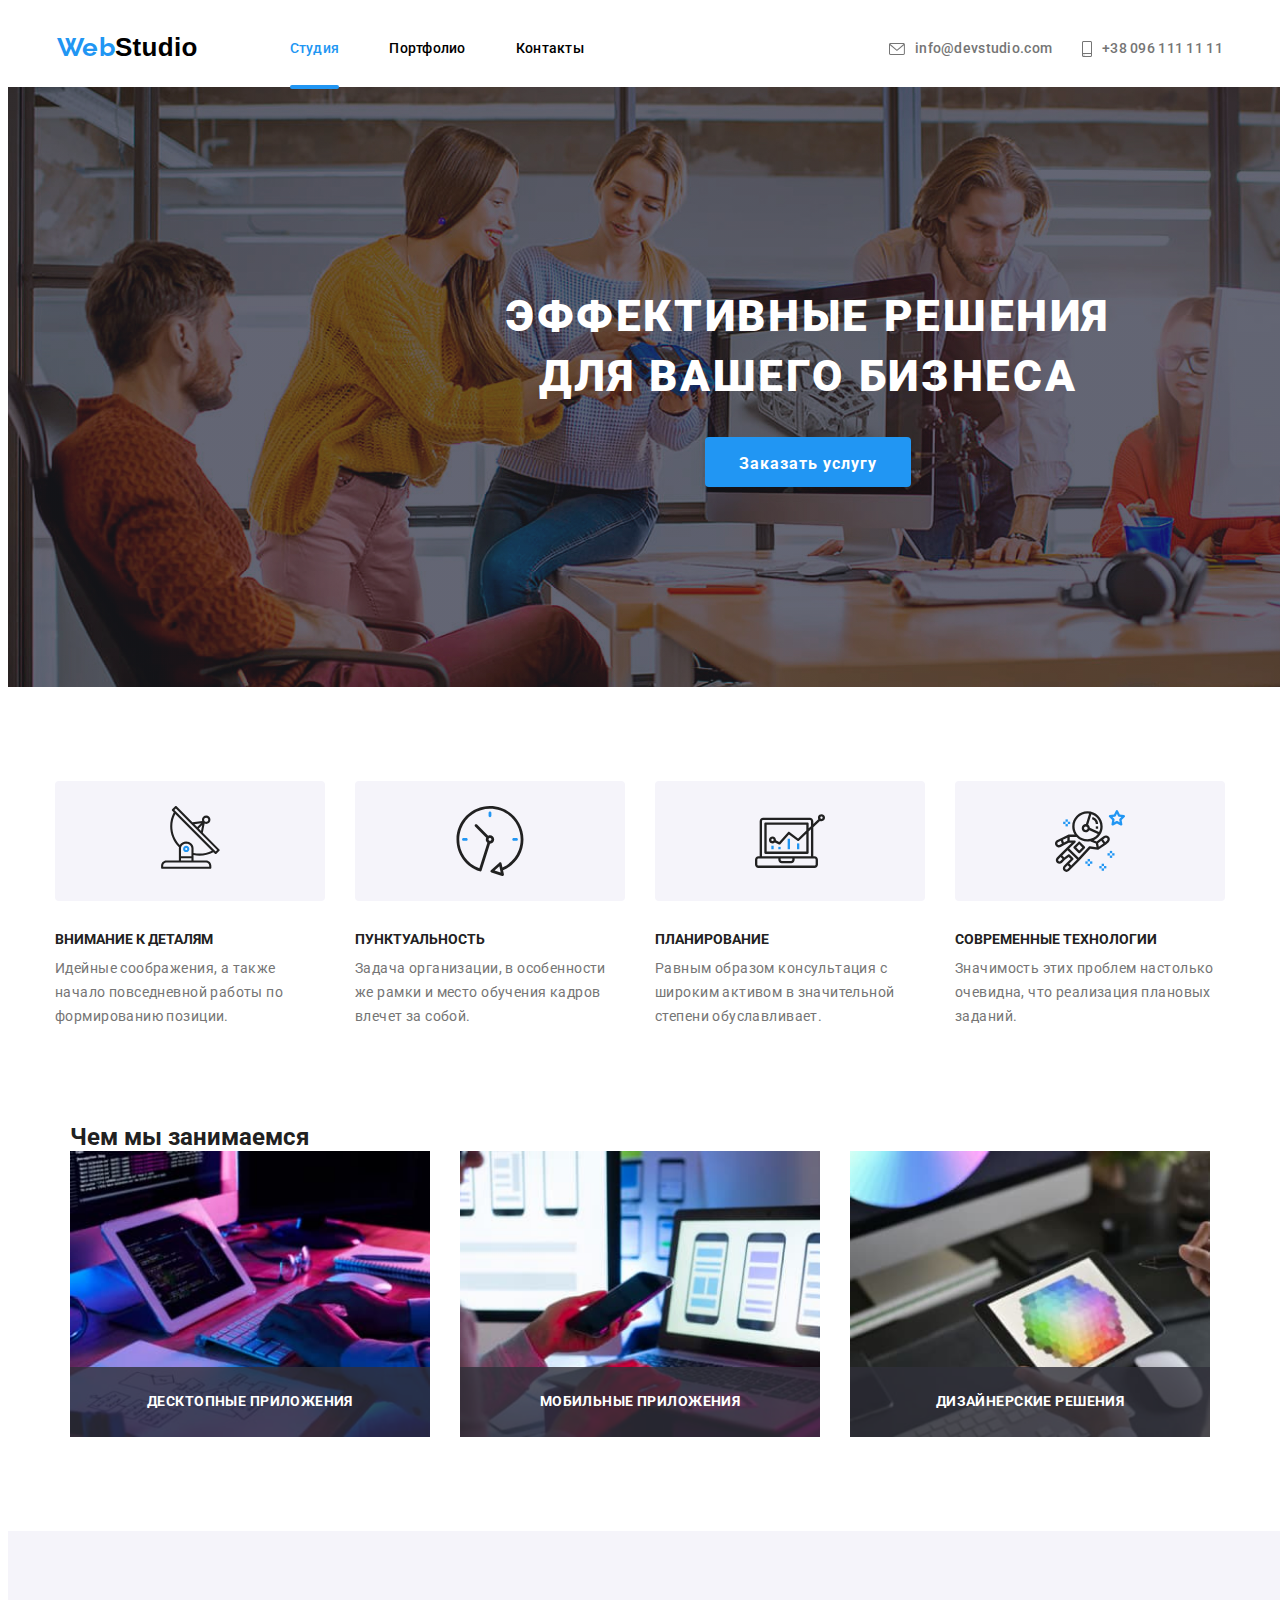
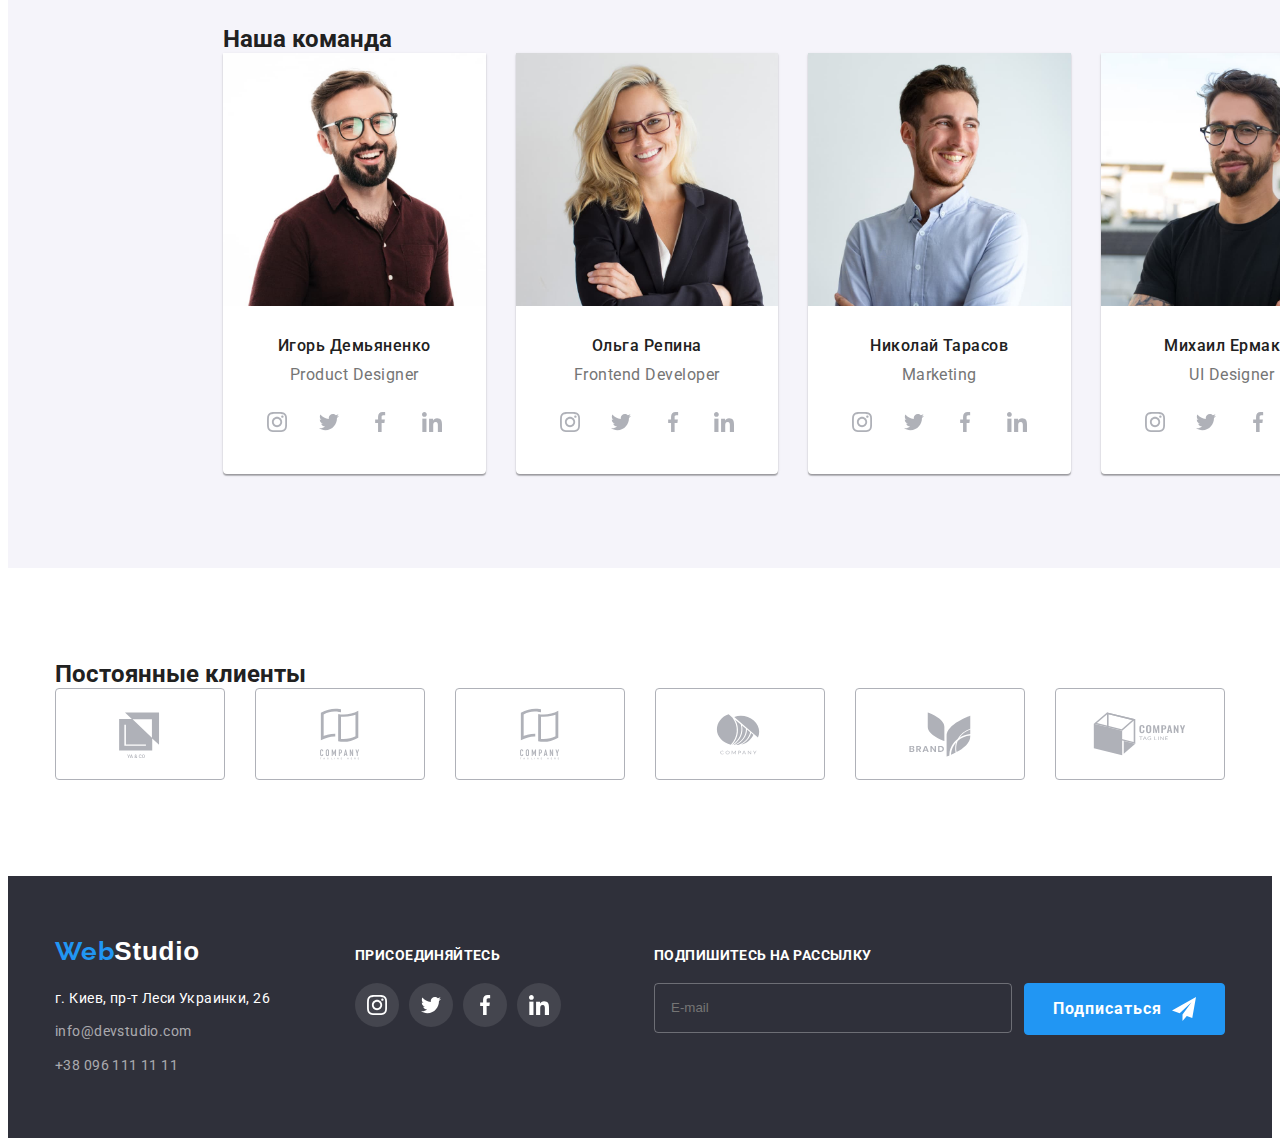
==== index.html @ e4d1f895 "Add files via upload" ====
<!DOCTYPE html>
<html lang="ru">
<head>
    <meta charset="UTF-8">
    <meta http-equiv="X-UA-Compatible" content="IE=edge">
    <meta name="viewport" content="width=device-width, initial-scale=1.0">
    <link rel="preconnect" href="https://fonts.googleapis.com">
    <link rel="preconnect" href="https://fonts.gstatic.com" crossorigin>
    <link href="https://fonts.googleapis.com/css2?family=Oleo+Script&family=Raleway:wght@700&family=Roboto:wght@400;500;700;900&display=swap" rel="stylesheet">
    <link rel="stylesheet" href="https://cdnjs.cloudflare.com/ajax/libs/modern-normalize/1.1.0/modern-normalize.min.css" integrity="sha512-wpPYUAdjBVSE4KJnH1VR1HeZfpl1ub8YT/NKx4PuQ5NmX2tKuGu6U/JRp5y+Y8XG2tV+wKQpNHVUX03MfMFn9Q==" crossorigin="anonymous" referrerpolicy="no-referrer" />
    <link href="styles.css" rel="stylesheet">
    <title>HW №6</title>
</head>
<body>
    <!--Шапка сайта-->
    <header>
        <div class="header container">
            <nav class="navigation">
                <a class="link" href="/">
                <span class="web">Web</span>
                <span class="studio">Studio</span>
                </a>
            </nav>
            <ul class="navigation-list">
                <li class="nav-list list"> <a class="nav-list-link link current" href="/">Студия</a></li> 
                <li class="nav-list list"> <a class="nav-list-link link" href="portfolio.html">Портфолио</a></li> 
                <li class="nav-list list"> <a class="nav-list-link link" href="/">Контакты</a></li> 
            </ul>
    
            <ul class="contacts">
                <li class="mail-list list"><a class="mail link" href="mailto:info@devstudio.com">
                    <svg class="icon-mail">
                        <use href="images/sprite.svg#icon-mail"></use>
                    </svg>info@devstudio.com</a></li>
                <li class="tel-list list"><a class="tel link" href="tel:+380961111111">
                    <svg class="icon-tel">
                        <use href="images/sprite.svg#icon-tel"></use>
                    </svg>+38 096 111 11 11</a></li>   
            </ul>
        </div>
    </header>
    <!--Герой-->
<main>
    <section class="hero">
    <h1 class="hero-title">ЭФФЕКТИВНЫЕ РЕШЕНИЯ <br> ДЛЯ ВАШЕГО БИЗНЕСА</h1>
    <button class="hero-button" type="button" data-modal-open>Заказать услугу</button>

    <div class="backdrop is-hidden" data-modal>
    <div class="modal">
        <button type="button" class="modal-close-btn" data-modal-close>
            <svg class="modal-close-icon" width="18" height="18">
                <use href="./images/sprite.svg#icon-close"></use>
            </svg>
        </button>

            <form class="contact-form">
                <p class="form-text">Оставьте свои данные, мы вам перезвоним</p>
                <label class="contact-form-field">
                    <span class="form-text-style">Имя</span>
                    <span class="contact-form-input-wrapper">
                        <input name="user_name" class="contact-form-input" type="text" />
                        <svg class="contact-form-icon" width="18" height="18">
                            <use href="./images/icons.svg#icon-person-black"></use>
                        </svg>
                    </span>
                </label>
                <label class="contact-form-field">
                    <span class="form-text-style">Телефон</span>
                    <span class="contact-form-input-wrapper">
                        <input name="user_phone" class="contact-form-input" type="tel" />
                        <svg class="contact-form-icon" width="18" height="18">
                            <use href="./images/icons.svg#icon-call"></use>
                        </svg>
                    </span>
                </label>
                <label class="contact-form-field">
                    <span class="form-text-style">Почта</span>
                    <span class="contact-form-input-wrapper">
                        <input name="user_mail" class="contact-form-input" type="mail" />
                        <svg class="contact-form-icon" width="18" height="18">
                            <use href="./images/icons.svg#icon-email-black"></use>
                        </svg>
                    </span>
                </label>
                <label class="contact-form-field ">
                    <span class="form-text-style">Комментарий</span>
                    <textarea name="user_message" class="contact-form-message" placeholder="Введите текст"></textarea>
                </label>
            
            
                <div class="contact-form-checkbox-wrapper">
                <label class="form-checkbox">
                    <input class="checkbox" type="checkbox" name="policy" value="accept-policy">
                    <span class="icon-check"></span>
                    Соглашаюсь с рассылкой и принимаю <a href="" class="policy-information">Условия договора</a>
                </label>
                <button type="submit" class="mode-button">Отправить</button>
                    </form>
    </div>
    </div>
    </section>

    <section class="features">
        <div class="container">
            <ul>
                <li class="features-list list">
                    <div class="features-box">
                        <svg class="features-icons">
                            <use href="images/sprite.svg#icon-antenna"></use>
                        </svg>
                    </div>
                    <h3 class="features-title">Внимание к деталям</h3>
                    <p class="features-text">Идейные соображения, а также начало повседневной работы по формированию позиции.</p>
                </li>
                <li class="features-list list">
                    <div class="features-box">
                        <svg class="features-icons">
                            <use href="images/sprite.svg#icon-clock"></use>
                        </svg>
                    </div>
                    <h3 class="features-title">Пунктуальность</h3>
                    <p class="features-text">Задача организации, в особенности же рамки и место обучения кадров влечет за собой.</p>
                </li>
                <li class="features-list list">
                    <div class="features-box">
                        <svg class="features-icons">
                            <use href="images/sprite.svg#icon-diagram"></use>
                        </svg>
                    </div>
                    <h3 class="features-title">Планирование</h3>
                    <p class="features-text">Равным образом консультация с широким активом в значительной степени обуславливает.</p>
                </li>
                <li class="features-list list">
                    <div class="features-box">
                        <svg class="features-icons">
                            <use href="images/sprite.svg#icon-astronaut"></use>
                        </svg>
                    </div>
                    <h3 class="features-title">Современные технологии</h3>
                    <p class="features-text">Значимость этих проблем настолько очевидна, что реализация плановых заданий.</p>
                </li>
            </ul>
        </div>
    </section>
    <!-- Чем мы занимаемся-->
    <section class="container">
        <div class="container">
            <h2 class="caption">Чем мы занимаемся</h2>
            <ul class="examples">
                <li class="examples-list list">
                    <div class="examples-card">
                        <img src="images/img1.jpg" alt="планируем" width="370" height="294">
                    </div>
                    <p class="examples-overlay">Десктопные приложения</p>
                </li>
                <li class="examples-list list">
                    <div class="examples-card">
                        <img src="images/img2.jpg" alt="разрабатываем" width="370" height="294">
                    </div>
                    <p class="examples-overlay">Мобильные приложения</p>
                </li>
                <li class="examples-list list">
                    <div class="examples-card">
                        <img src="images/img3.jpg" alt="результат" width="370" height="294">
                    </div>
                    <p class="examples-overlay">Дизайнерские решения</p>
                </li>
            </ul>
        </div>  
    </section>
    <!--Наша команда-->
    <section class="team">
        <div class="container">
            <h2 class="caption">Наша команда</h2>
            <ul class="team-list">
                <li class="team-list-card list">
                    <img src="images/photo1.jpg" alt="Игорь Демьяненко" width="270" height="260">
                    <div class="team-description">
                        <p class="name">Игорь Демьяненко</p>
                        <p class="position">Product Designer</p>
                        <ul class="social-list list">
                            <li class="social-list-item">
                                <a class="social-list-link" href="">
                                    <svg class="social-list-icon" width="20" height="20">
                                        <use href="./images/sprite.svg#icon-instagram"></use>
                                    </svg>
                                </a>
                            </li>
                            <li class="social-list-item">
                                <a class="social-list-link" href="">
                                    <svg class="social-list-icon" width="20" height="20">
                                        <use href="./images/sprite.svg#icon-twitter"></use>
                                    </svg>
                                </a>
                            </li>
                            <li class="social-list-item">
                                <a class="social-list-link" href="">
                                    <svg class="social-list-icon" width="20" height="20">
                                        <use href="./images/sprite.svg#icon-facebook"></use>
                                    </svg>
                                </a>
                            </li>
                            <li class="social-list-item">
                                <a class="social-list-link" href="">
                                    <svg class="social-list-icon" width="20" height="20">
                                        <use href="./images/sprite.svg#icon-linkedin"></use>
                                    </svg>
                                </a>
                            </li>
                        </ul>
                    </div>
                </li>
                <li class="team-list-card list">
                    <img src="images/photo2.jpg" alt="Ольга Репина" width="270" height="260">
                    <div class="team-description">
                        <p class="name">Ольга Репина</p>
                        <p class="position">Frontend Developer</p>
                        <ul class="social-list list">
                            <li class="social-list-item">
                                <a class="social-list-link" href="">
                                    <svg class="social-list-icon" width="20" height="20">
                                        <use href="./images/sprite.svg#icon-instagram"></use>
                                    </svg>
                                </a>
                            </li>
                            <li class="social-list-item">
                                <a class="social-list-link" href="">
                                    <svg class="social-list-icon" width="20" height="20">
                                        <use href="./images/sprite.svg#icon-twitter"></use>
                                    </svg>
                                </a>
                            </li>
                            <li class="social-list-item">
                                <a class="social-list-link" href="">
                                    <svg class="social-list-icon" width="20" height="20">
                                        <use href="./images/sprite.svg#icon-facebook"></use>
                                    </svg>
                                </a>
                            </li>
                            <li class="social-list-item">
                                <a class="social-list-link" href="">
                                    <svg class="social-list-icon" width="20" height="20">
                                        <use href="./images/sprite.svg#icon-linkedin"></use>
                                    </svg>
                                </a>
                            </li>
                        </ul>
                    </div>
                </li>
                <li class="team-list-card list">
                    <img src="images/photo3.jpg" alt="Николай Тарасов" width="270" height="260">
                    <div class="team-description">
                        <p class="name">Николай Тарасов</p>
                        <p class="position">Marketing</p>
                        <ul class="social-list list">
                            <li class="social-list-item">
                                <a class="social-list-link" href="">
                                    <svg class="social-list-icon" width="20" height="20">
                                        <use href="./images/sprite.svg#icon-instagram"></use>
                                    </svg>
                                </a>
                            </li>
                            <li class="social-list-item">
                                <a class="social-list-link" href="">
                                    <svg class="social-list-icon" width="20" height="20">
                                        <use href="./images/sprite.svg#icon-twitter"></use>
                                    </svg>
                                </a>
                            </li>
                            <li class="social-list-item">
                                <a class="social-list-link" href="">
                                    <svg class="social-list-icon" width="20" height="20">
                                        <use href="./images/sprite.svg#icon-facebook"></use>
                                    </svg>
                                </a>
                            </li>
                            <li class="social-list-item">
                                <a class="social-list-link" href="">
                                    <svg class="social-list-icon" width="20" height="20">
                                        <use href="./images/sprite.svg#icon-linkedin"></use>
                                    </svg>
                                </a>
                            </li>
                        </ul>
                    </div>
                </li>
                <li class="team-list-card list">
                    <img src="images/photo4.jpg" alt="Михаил Ермаков" width="270" height="260">
                    <div class="team-description">
                        <p class="name">Михаил Ермаков</p>
                        <p class="position">UI Designer</p>
                        <ul class="social-list list">
                            <li class="social-list-item">
                                <a class="social-list-link" href="">
                                    <svg class="social-list-icon" width="20" height="20">
                                        <use href="./images/sprite.svg#icon-instagram"></use>
                                    </svg>
                                </a>
                            </li>
                            <li class="social-list-item">
                                <a class="social-list-link" href="">
                                    <svg class="social-list-icon" width="20" height="20">
                                        <use href="./images/sprite.svg#icon-twitter"></use>
                                    </svg>
                                </a>
                            </li>
                            <li class="social-list-item">
                                <a class="social-list-link" href="">
                                    <svg class="social-list-icon" width="20" height="20">
                                        <use href="./images/sprite.svg#icon-facebook"></use>
                                    </svg>
                                </a>
                            </li>
                            <li class="social-list-item">
                                <a class="social-list-link" href="">
                                    <svg class="social-list-icon" width="20" height="20">
                                        <use href="./images/sprite.svg#icon-linkedin"></use>
                                    </svg>
                                </a>
                            </li>
                        </ul>
                    </div>
                </li>
            </ul>
        </div>   
    </section>

    <section class="all-clients">
        <div class="container">
            <h2 class="caption">Постоянные клиенты</h2>
            <ul class="clients list">
                <li class="clients-list">
                <a class="clients-list-link" href="">
                    <svg class="clients-list-icon" width="106" height="60">
                        <use href="./images/sprite.svg#icon-client1"></use>
                    </svg>
                </a>
                </li>
                <li class="clients-list">
                    <a class="clients-list-link" href="">
                        <svg class="clients-list-icon" width="106" height="60">
                            <use href="./images/sprite.svg#icon-client2"></use>
                        </svg>
                    </a>
                </li>
                <li class="clients-list">
                    <a class="clients-list-link" href="">
                        <svg class="clients-list-icon" width="106" height="60">
                            <use href="./images/sprite.svg#icon-client3"></use>
                        </svg>
                    </a>
                </li>
                <li class="clients-list">
                    <a class="clients-list-link" href="">
                        <svg class="clients-list-icon" width="106" height="60">
                            <use href="./images/sprite.svg#icon-client4"></use>
                        </svg>
                    </a>
                </li>
                <li class="clients-list">
                    <a class="clients-list-link" href="">
                        <svg class="clients-list-icon" width="106" height="60">
                            <use href="./images/sprite.svg#icon-client5"></use>
                        </svg>
                    </a>
                </li>
                <li class="clients-list">
                    <a class="clients-list-link" href="">
                        <svg class="clients-list-icon" width="106" height="60">
                            <use href="./images/sprite.svg#icon-client6"></use>
                        </svg>
                    </a>
                </li>
            </ul>
        </div>
    </section>
</main>
<!--Футер-->
<footer class="footer">
    <div class="footer-container container">
        <div class="contacts-footer">
            <a href="./index.html" class="logo-footer">Web<span class="studio-logo-footer">Studio</span></a>
            <address class="address">г. Киев, пр-т Леси Украинки, 26</address>
            
            <ul class="list">
                <li class="contacts-footer-list"><a href="mailto:info@devstudio.com" class="contacts-footer">info@devstudio.com</a></li>
                <li class="contacts-footer-li"><a href="tel:+380961111111" class="contacts-footer">+38 096 111 11 11</a>
                </li>
            </ul>
        </div>
        <div class="social-footer">
            <p class="join-social">присоединяйтесь</p>
            <ul class="footer-social-list">
                <li class="social-footer-item list">
                    <a href="" class="social-footer-link">
                        <svg class="social-footer-icon" width="20" height="20">
                            <use href="./images/sprite.svg#icon-instagram"></use>
                        </svg>
                    </a>
                </li>
                <li class="social-footer-item list">
                    <a href="" class="social-footer-link">
                        <svg class="social-footer-icon" width="20" height="20">
                            <use href="./images/sprite.svg#icon-twitter"></use>
                        </svg>
                    </a>
                </li>
                <li class="social-footer-item list">
                    <a href="" class="social-footer-link">
                        <svg class="social-footer-icon" width="20" height="20">
                            <use href="./images/sprite.svg#icon-facebook"></use>
                        </svg>
                    </a>
                </li>
                <li class="social-footer-item list">
                    <a href="" class="social-footer-link">
                        <svg class="social-footer-icon" width="20" height="20">
                            <use href="./images/sprite.svg#icon-linkedin"></use>
                        </svg>
                    </a>
                </li>
            </ul>   
        </div>

        <form class="footer-contact-form">
            <p class="join-social">Подпишитесь на рассылку</p>
            <div class="footer-form">
                <label class="footer-form-label">
                    <input name="user-mail" class="footer-contact-form-send" type="email" placeholder="E-mail" required>
                    <button type="submit" class="icon-button">Подписаться
                        <svg class="send-icon" width="24" height="24">
                            <use href="./images/icons.svg#icon-send"></use>
                        </svg>
                    </button>
                </label>
            </div>
        </form>

        
    </div>
</footer>


<script src="./js/modal.js"></script>
</body>
</html>
---- styles.css ----
:root {
--accent-color: #2196F3;
--dark-grey-color: #212121;
--grey-color: #757575;
--black-color: #000000;
--white-color: #FFFFFF; 
--bg-color: #2F303A;
--icons-color: #AFB1B8;
}
*,
*::before,
*::after {
  box-sizing: border-box;
}
h1,
h2,
h3,
h4,
h5,
h6,
p {
  margin-top: 0;
  margin-bottom: 0;
}

body {
    font-family: 'Roboto', sans-serif;
    font-style: normal;
    color: var(--dark-grey-color);
}
ul, ol {
    margin-top: 0;
    margin-bottom: 0;
    padding-left: 0;
}

img {
    display: block;
    max-width: 100%;
    height: auto;
    margin: 0;

}
address {
    font-style: normal;
}
header {
    padding-top: 24px;
    padding-bottom: 24px;
}
.container {
    max-width: 1200px;
    margin-left: auto;
    margin-right: auto;
    padding-left: 15px;
    padding-right: 15px;
}
.header {
    display: flex;
    justify-content: center;
    align-items: center;  
}
button {
    cursor: pointer;
}
section {
    padding-bottom: 94px;
}
.list {
    list-style: none;
}
.link {
    text-decoration: none;
}

.navigation {
    margin-right: 92px;
}
.navigation-list {
    display: flex;
}
.nav-list-link {
    font-weight: 500;
    font-size: 14px;
    line-height: 1.14;
    letter-spacing: 0.02em;
    color: var(--black-color);
    transition: color 250ms cubic-bezier(0.4, 0, 0.2, 1);
}
.nav-list {
    position: relative;
}
.nav-list:not(:last-child) {
    margin-right: 50px;
}

.link.current {
    color: var(--accent-color);
}

.link.current::after {
    position: absolute;
    content: '';
    left: 0;
    bottom: -32px;
    width: 100%;
    height: 4px;
    border-radius: 2px;
    background-color: var(--accent-color);

}
.navigation a {
    display:flex;
    color: var(--dark-grey-color);
    font-weight: 500;
    font-size: 14px;
    line-height: 1.14;
    letter-spacing: 0.02em;
    transition: color 250ms cubic-bezier(0.4, 0, 0.2, 1);
}
.navigation a:hover,
.navigation a:focus,
.nav-list-link:hover,
.nav-list-link:focus {
    display: block;
    color: var(--accent-color);
}
.web {
    font-family: 'Raleway', sans-serif;
    font-weight: bold;
    font-size: 26px;
    line-height: 1.19;
    color: var(--accent-color);
}
.studio {
    font-family: 'Oleo', sans-serif;
    font-weight: bold;
    font-size: 26px;
    line-height: 1.19;
    color: var(--black-color);
}
.contacts {
    display: flex;
}
.mail-list {
    margin-left: 305px;
}
.tel-list {
    margin-left: 30px;
}

.mail, .tel {
    display: inline-block;
    font-weight: 500;
    font-size: 14px;
    line-height: 1.14;
    letter-spacing: 0.02em;
    color: var(--grey-color);
    min-width: 122px;

    transition: color 250ms cubic-bezier(0.4, 0, 0.2, 1);
}
.mail:hover,
.mail:focus,
.tel:hover,
.tel:focus {
    display: block;
    color: var(--accent-color);
}

.icon-mail {
    fill: currentColor;
    width: 16px;
    height: 12px;
    margin-right: 10px;
    vertical-align: middle;
}
.icon-tel {
    fill: currentColor;
    width: 10px;
    height: 16px;
    margin-right: 10px;
    vertical-align: middle;
}
.hero {
    min-width: 1600px;
    height: 600px;
    background-size: cover;
    background-image: linear-gradient(rgba(47, 48, 58, 0.4),rgba(47, 48, 58, 0.4)), url(images/bg.jpg);
    background-repeat: no-repeat;
    text-align: center;
    padding-top: 200px;
    padding-bottom: 200px;
    margin: 0 auto;
}

.hero-title {
    color: var(--white-color);
    text-transform: uppercase;
    font-weight: 900;
    font-size: 44px;
    line-height: 1.36;
    letter-spacing: 0.06em;
    text-align: center;
    padding-bottom: 30px;
}
.hero-button {
    font-family: 'Roboto', sans-serif;
    font-style: normal;
    min-width: 200px;
    height: 50px;
    font-weight: bold;
    font-size: 16px;
    line-height: 1.88;
    letter-spacing: 0.06em;
    text-align: center;
    background-color: var(--accent-color);
    color: var(--white-color);
    padding: 10px 32px;
    margin: 0 auto;
    box-shadow: 0px 4px 4px rgba(0, 0, 0, 0.15);
    border-radius: 4px;
    border-color: transparent;
}

.backdrop {
    position: fixed;
    top: 0;
    left: 0;
    width: 100vw;
    height: 100vh;
    background-color: rgba(0, 0, 0, 0.2);
    transition: opacity 250ms cubic-bezier(0.4, 0, 0.2, 1),
        visibility 250ms cubic-bezier(0.4, 0, 0.2, 1);
    z-index: 1;
}

.backdrop.is-hidden {
    opacity: 0;
    visibility: hidden;
    pointer-events: none;
}

.modal {
    position: absolute;
    top: 50%;
    left: 50%;
    transform: translate(-50%, -50%);
    width: 528px;
    height: 581px;
    padding: 40px;
    background-color: var(--white-color);
}

.modal-close-btn {
    position: absolute;
    top: 8px;
    right: 8px;
    display: flex;
    justify-content: center;
    align-items: center;
    width: 30px;
    height: 30px;
    border-radius: 50%;
    border: 1px solid var(--icons-color);
    background-color: transparent;
    padding: 0;
    cursor: pointer;
}
.modal-close-icon:hover,
.modal-close-icon:focus {
    fill: var(--accent-color);
}
.contact-form-field {
    display: block;
    margin-bottom: 10px;
    text-align: start;
}

.contact-form-input-wrapper {
    position: relative;
    display: block;
    margin-top: 4px;
}

.contact-form-input {
    width: 100%;
    height: 40px;
    padding-left: 42px;
    border: 1px solid rgba(33, 33, 33, 0.2);
    border-radius: 4px;
    transition: border-color 250ms cubic-bezier(0.4, 0, 0.2, 1);
}

.contact-form-input:focus {
    outline: none;
    border-color: var(--accent-color);
}

.contact-form-input:focus+.contact-form-icon {
    fill: var(--accent-color);
}

.contact-form-icon {
    position: absolute;
    top: 50%;
    left: 12px;
    transform: translateY(-50%);
    display: block;
    width: 18px;
    height: 18px;
    background-color: transparent;
    transition: background-color 250ms cubic-bezier(0.4, 0, 0.2, 1);
    fill: #000000;
}

.contact-form-message {
    display: block;
    width: 100%;
    height: 100px;
    margin-top: 6px;
    padding: 10px 16px;
    resize: none;
    border: 1px solid #555555;
    font-family: 'Roboto', sans-serif;
    font-weight: 400;
    font-size: 14px;
    line-height: 16px;
    letter-spacing: 0.01em;
    border: 1px solid rgba(33, 33, 33, 0.2);
    border-radius: 4px;
    transition: border-color 250ms cubic-bezier(0.4, 0, 0.2, 1);
}

.contact-form-message:focus {
    outline: none;
    border-color: var(--accent-color);
}

.contact-form-message::placeholder {
    color: rgba(117, 117, 117, 0.5);
}

.contact-form-checkbox-wrapper {
    margin-bottom: 30px;
    position: relative;
}
/*
.contact-form-checkbox-label {
    display: flex;

    align-items: center;
    font-family: 'Roboto', sans-serif;
    font-weight: 400;
    font-size: 14px;
    line-height: 24px;
    letter-spacing: 0.03em;
    color: var(--icons-color);
}

.checkbox-label-icon {
    display: inline-block;
    width: 15px;
    height: 15px;
    border: 1px solid #ffffff;
    cursor: pointer;
    content: '';
    margin-right: 10px;
}

.condition {
    font-family: 'Roboto', sans-serif;
    font-weight: 400;
    font-size: 14px;
    line-height: 24px;
    letter-spacing: 0.03em;
    color: var(--accent-color);
}

.contact-form-checkbox:focus+.checkbox-label-icon.icon-check:checked {
    outline: 1px solid rgba(0, 0, 255, 0.5);
}

.contact-form-submit-btn {
    display: block;
    margin: 0 auto;
    min-width: 200px;
    height: 50px;
    padding: 10px 16px;
    border: 1px solid var(--accent-color);
    border-radius: 5px;
    background-color: var(--accent-color);
    font-family: 'Roboto', sans-serif;
    font-weight: 700;
    font-size: 16px;
    line-height: 30px;
    letter-spacing: 0.06em;
    box-shadow: 0px 2px rgba(0, 0, 0, 0.2);
    text-decoration-color: var(--icons-color);
    cursor: pointer;
    transition: background-color 250ms cubic-bezier(0.4, 0, 0.2, 1),
        color 250ms cubic-bezier(0.4, 0, 0.2, 1);
}

.send-form-decoration {
    color: #eeeeee;
}

.contact-form-submit-btn:focus,
.contact-form-submit-btn:hover {
    background-color: var(--accent-color);
    color: var(--grey-color);
}
*/
.form-text {
    margin-bottom: 12px;
    font-family: 'Roboto', sans-serif;
    font-weight: 700;
    font-size: 20px;
    line-height: 23px;
    text-align: center;
    letter-spacing: 0.03em;
    color: var(--dark-grey-color);
}

.form-text-style {
    font-family: 'Roboto', sans-serif;
    font-weight: 400;
    font-size: 12px;
    line-height: 14px;
    letter-spacing: 0.01em;
    color: var(--icons-color);
    text-align: start;
    width: 448px;
    height: 120px;
}
.icon-check {
    position: absolute;
    border: 1px;
    left: 0;
    transform: translate(-10, -50%);
    cursor: pointer;
    opacity: 1;
}

.contact-form-checkbox:checked+.contact-form-checkbox-label .icon-check {
    opacity: 0;
}

.form-checkbox {
    font-family: 'Roboto', sans-serif;
    font-style: normal;
    font-weight: 400;
    font-size: 14px;
    line-height: 1.71;
    letter-spacing: 0.03em;
    color: var(--icons-color);
    text-align: center;
    justify-content: center;
    margin-top: 20px;
}

.policy-information {
    font-family: 'Roboto', sans-serif;
    font-style: normal;
    font-weight: 400;
    font-size: 14px;
    line-height: 1.71;
    letter-spacing: 0.03em;
    text-decoration-line: underline;
    color: var(--accent-color);
    text-align: center;
    justify-content: center;
    margin-left: 5px;
}
.mode-button {
    display: inline-block;
    margin-top: 30px;
    margin-bottom: 40px;
    padding: 10px 55px;
    width: 200px;
    border-radius: 4px;
    color: var(--white-color);
    background-color: var(--accent-color);
    font-family: inherit;
    font-family: 'Roboto', sans-serif;
    font-weight: 700;
    font-size: 16px;
    line-height: 1.87;
    letter-spacing: 0.06em;
    border-radius: 4px;
    border: 1px solid var(--accent-color);
    outline: inherit;
    cursor: pointer;
    box-shadow: 0px 1px 3px rgba(0, 0, 0, 0.12), 0px 1px 1px rgba(0, 0, 0, 0.14),
        0px 2px 1px rgba(0, 0, 0, 0.2);
    border-radius: 4px;
}   
.features {
    margin: 0 auto;
    padding-top: 94px;
    padding-bottom: 94px;
}
.features ul {
    display: flex;
}
.features-list {
    width: 270px;
}
.features-list:not(:last-child) {
    margin-right: 30px;
}
.features-box {
    display: flex;
    align-items: center; 
    justify-content: center;
    width: 270px;
    height: 120px;
    background-color: #F5F4FA;
    border-radius: 4px;
    border-color: transparent;
    margin-bottom: 30px;
}
.features-icons {
    width: 70px;
    height: 70px;
}
.features-title {
    font-weight: bold;
    font-size: 14px;
    line-height: 16px;
    letter-spacing: 1.14;
    text-transform: uppercase;
    margin-bottom: 10px;
}
.features-text {
    font-family: 'Roboto', sans-serif;
    font-style: normal;
    font-weight: normal;
    font-size: 14px;
    line-height: 1.71;
    letter-spacing: 0.03em;
    color: var(--grey-color);
}
.examples {
    display: flex;
    margin: 0 auto;
    flex-basis: calc(100% / 3 -30px);
}
.examples-list {
    position: relative;
}
.examples-list:not(:last-child) {
    margin-right: 30px;
}
.examples-overlay {
    position: absolute;
    bottom: 0;
    left: 0;
    width: 100%;
    padding-top: 27px;
    padding-bottom: 27px;
    font-family: inherit;
    font-weight: 700;
    font-size: 14px;
    line-height: 1.14;
    text-align: center;
    letter-spacing: 0.03em;
    text-transform: uppercase;
    color: var(--white-color);
    background-color: rgba(47, 48, 58, 0.8);
}
.team {
    display: flex;
    padding-top: 94px;;
    padding-bottom: 94px;
    background-color: #F5F4FA;
    min-width: 1600px;
}

.team-list {
    display: flex;
    align-items: center;
}
.team-list-card {
    box-sizing: border-box;
    margin-right: 30px;
    flex-basis: calc(100% / 4 -30px);
    background-color: var(--white-color);
    box-shadow: 0px 1px 3px rgba(0, 0, 0, 0.12), 0px 1px 1px rgba(0, 0, 0, 0.14), 0px 2px 1px rgba(0, 0, 0, 0.2);
    border-radius: 0px 0px 4px 4px;
}
.team-list-card img {
    width: 100%;
}
.team-list-card:not(:last-child) {
    margin-right: 30px;
}
.team-description {
    padding-top: 30px;
    padding-bottom: 30px;
    padding-left: 32px;
    padding-right: 32px;
}
.name {
    font-weight: 500;
    font-size: 16px;
    line-height: 1.19;
    text-align: center;
    letter-spacing: 0.03em;
    margin-bottom: 10px;
}
.position {
    font-weight: normal;
    font-size: 16px;
    line-height: 1.19;
    text-align: center;
    letter-spacing: 0.03em;
    color: var(--grey-color);
}
.social-list {
    display: flex;
    justify-content: space-between;
    margin-top: 16px;
}
.social-list-link {
    display: flex;
    align-items: center;
    justify-content: center;
    width: 44px;
    height: 44px;
    background-color: none;
    border-radius: 50%;

    transition: background-color 250ms cubic-bezier(0.4, 0, 0.2, 1);
}
.social-list-link:hover,
.social-list-link:focus {
    background-color: var(--accent-color);
}
.social-list-link .social-list-icon {
    transition: fill 250ms cubic-bezier(0.4, 0, 0.2, 1);
}
.social-list-link:hover .social-list-icon,
.social-list-link:focus .social-list-icon {
    fill: var(--white-color);
}
.social-list-icon, .clients-list-icon {
    fill: var(--icons-color);
}
.all-clients {
    padding-top: 92px;
    padding-bottom: 96px;
}
.clients {
    display: flex;
    text-align: center;
    justify-content: center;
}
.clients-list {
    display: flex;
}
.clients-list:not(:last-child) {
    margin-right: 30px;
}
.clients-list-link {
    display: flex;
    text-align: center;
    justify-content: center;
    width: 170px;
    height: 92px;
    border: 1px solid var(--icons-color);
    border-radius: 4px;
    padding: 16px 32px;

    transition: border 250ms cubic-bezier(0.4, 0, 0.2, 1);
}
.clients-list-link:hover,
.clients-list-link:focus {
    border: 1px solid var(--accent-color);
}
.clients-list-link .clients-list-icon {
    transition: fill 250ms cubic-bezier(0.4, 0, 0.2, 1);
}
.clients-list-link:hover .clients-list-icon,
.clients-list-link:focus .clients-list-icon {
    fill: var(--accent-color);
}
.footer {
    background-color: var(--bg-color);
    padding-top: 60px;
    padding-bottom: 60px;
}

.logo-footer {
    display: inline-block;

    margin-bottom: 20px;
    font-family: 'Raleway',sans-serif;
    font-weight: 700;
    font-size: 26px;
    line-height: 1.19;
    letter-spacing: 0.03em;
    color: var(--accent-color);
    text-decoration: none;
}

.studio-logo-footer {
    font-family: 'Oleo', sans-serif;
    color: var(--white-color);
}

.address {
    margin-bottom: 10px;
    font-style: normal;
    font-size: 14px;
    line-height: 1.7;
    letter-spacing: 0.03em;
    color: var(--white-color);
}

.contacts-footer-list:not(:last-child) {
    margin-bottom: 10px;
}

.contacts-footer {
    font-weight: 400;
    font-size: 14px;
    line-height: 1.7;
    letter-spacing: 0.03em;
    color: rgba(255, 255, 255, 0.6);
    text-decoration: none;

    transition: color 250ms cubic-bezier(0.4, 0, 0.2, 1);
}

.contacts-footer:hover,
.contacts-footer:focus {
    color: var(--accent-color);
}

.footer-container {
    display: flex;
    align-items: baseline;
}

.contacts-footer {
    min-width: 230px;
    margin-right: 70px;
}

.social-footer {
    display: block;
    align-items: center;
}

.footer-social-list {
    display: flex;
}

.social-footer-item:not(:last-child) {
    margin-right: 10px;
}

.social-footer-link {
    display: flex;
    align-items: center;
    justify-content: center;
    width: 44px;
    height: 44px;
    border-radius: 50%;
    background-color: #44454E;
    transition: background-color 250ms cubic-bezier(0.4, 0, 0.2, 1);
}

.social-footer-icon {
    fill: var(--white-color);
    transition: fill 250ms cubic-bezier(0.4, 0, 0.2, 1);
}

.social-footer-link:hover,
.social-footer-link:focus {
    background-color: var(--accent-color)
}

.join-social {
    margin-bottom: 20px;
    font-weight: 700;
    font-size: 14px;
    line-height: 16px;
    letter-spacing: 0.03em;
    text-transform: uppercase;
    color: var(--white-color);
}
.footer-contact-form {
    margin-left: 93px;
}
.footer-form {
    display: flex;
    text-align: center;
    justify-content: center;
    margin-top: 20px;
}
.footer-form-label {
    display: flex;
}
.footer-contact-form-send {
    min-width: 358px;
    height: 50px;
    border: 1px solid rgba(255, 255, 255, 0.3);
    border-radius: 4px;
    background-color: transparent;
    transition: border-color 250ms cubic-bezier(0.4, 0, 0.2, 1);
    color: var(--white-color);
    margin-right: 12px;
    padding-left: 16px;
    padding-top: 15px;
    padding-bottom: 15px;
}

.icon-button {
    display: inline-flex;
    align-items: center;

    min-width: 200px;
    padding: 10px 28px;
    border: 1px solid var(--accent-color);
    border-radius: 4px;
    font-family: 'Roboto', sans-serif;
    font-weight: 700;
    font-size: 16px;
    line-height: 30px;
    letter-spacing: 00.06em;
    cursor: pointer;
    color: var(--white-color);  
    background-color: var(--accent-color);
    transition: background-color 250ms cubic-bezier(0.4, 0, 0.2, 1);
}

.send-icon {
    fill: var(--white-color);
    margin-left: 10px;
}

/*ПОРТФОЛИО*/
.portfolio-header {
    border-bottom: 1px solid #ECECEC;
}
.menu {
    padding-top: 94px;
    padding-bottom: 94px;
}
.menu-list {
    display: flex;
    justify-content: center;
    margin-bottom: 50px;
}
.menu-list li:not(:last-child) {
    margin-right: 8px;
}
.menu-btn {
    font-family: 'Roboto', sans-serif; 
    font-style: normal;
    font-weight: 500;
    font-size: 16px;
    line-height: 1.625;
    text-align: center;
    letter-spacing: 0.03em;
    background-color: #F5F4FA;
    color: var(--dark-grey-color);
    border-radius: 4px;
    border: transparent;
    padding: 6px 22px;

    transition: color 250ms cubic-bezier(0.4, 0, 0.2, 1),
    background-color 250ms cubic-bezier(0.4, 0, 0.2, 1);

}
.menu-btn:hover,
.menu-btn:focus {
    background-color: var(--accent-color);
    color: var(--white-color);
    box-shadow: 0px 2px rgba(0, 0, 0, 0.3);
}
.gallery {
    display: flex;
    flex-wrap: wrap;
    margin-right: -30px;
    margin-bottom: -30px;
}

.gallery-list {
    margin-right: 30px;
    margin-bottom: 30px;
    flex-basis: calc(100%/3 - 30px);
}
.gallery-list:nth-child(3n) {
    margin-right: 0;
}
.gallery-card-link {
    display: block;
    transition: box-shadow 250ms cubic-bezier(0.4, 0, 0.2, 1)
}
.gallery-card-link:hover,
.gallery-card-link:focus {
    box-shadow: 0 1px 1px rgba(0, 0, 0, 0.12),
    0 4px 4px rgba(0, 0, 0, 0.06),
    1px 4px 6px rgba(0, 0, 0, 0.16);
    
}
.gallery-wrapper {
    position: relative;
    overflow: hidden;
}
.gallery-photo {
    width: 370px;
}
.gallery-overlay {
    position: absolute;
    top: 0;
    left: 0;
    width: 100%;
    height: 100%;
    padding: 63px 24px;
    overflow: auto;
    font-family: 'Roboto', sans-serif;
    font-weight: 400;
    font-size: 18px;
    line-height: 28px;
    letter-spacing: 0.03em;
    color: var(--white-color);
    text-align: start;
    background-color: rgba(33, 150, 243, 0.9);

    transform: translateY(100%);
    transition: transform 300ms linear;
}
.gallery-card-link:hover .gallery-overlay,
.gallery-card-link:focus .gallery-overlay {
    transform: translateY(0%);
}
.gallery-description {
    box-sizing: content-box;
    border:  1px solid #EEEEEE;
    padding: 20px 24px;
}

.gallery-title {
    font-weight: bold;
    font-size: 18px;
    line-height: 36px;
    letter-spacing: 0.06em;
    color: var(--dark-grey-color);

}  
.gallery-text {
    font-weight: normal;
    font-size: 16px;
    line-height: 30px;
    letter-spacing: 0.03em;
    color: var(--grey-color);
    margin-top: 4px;
}
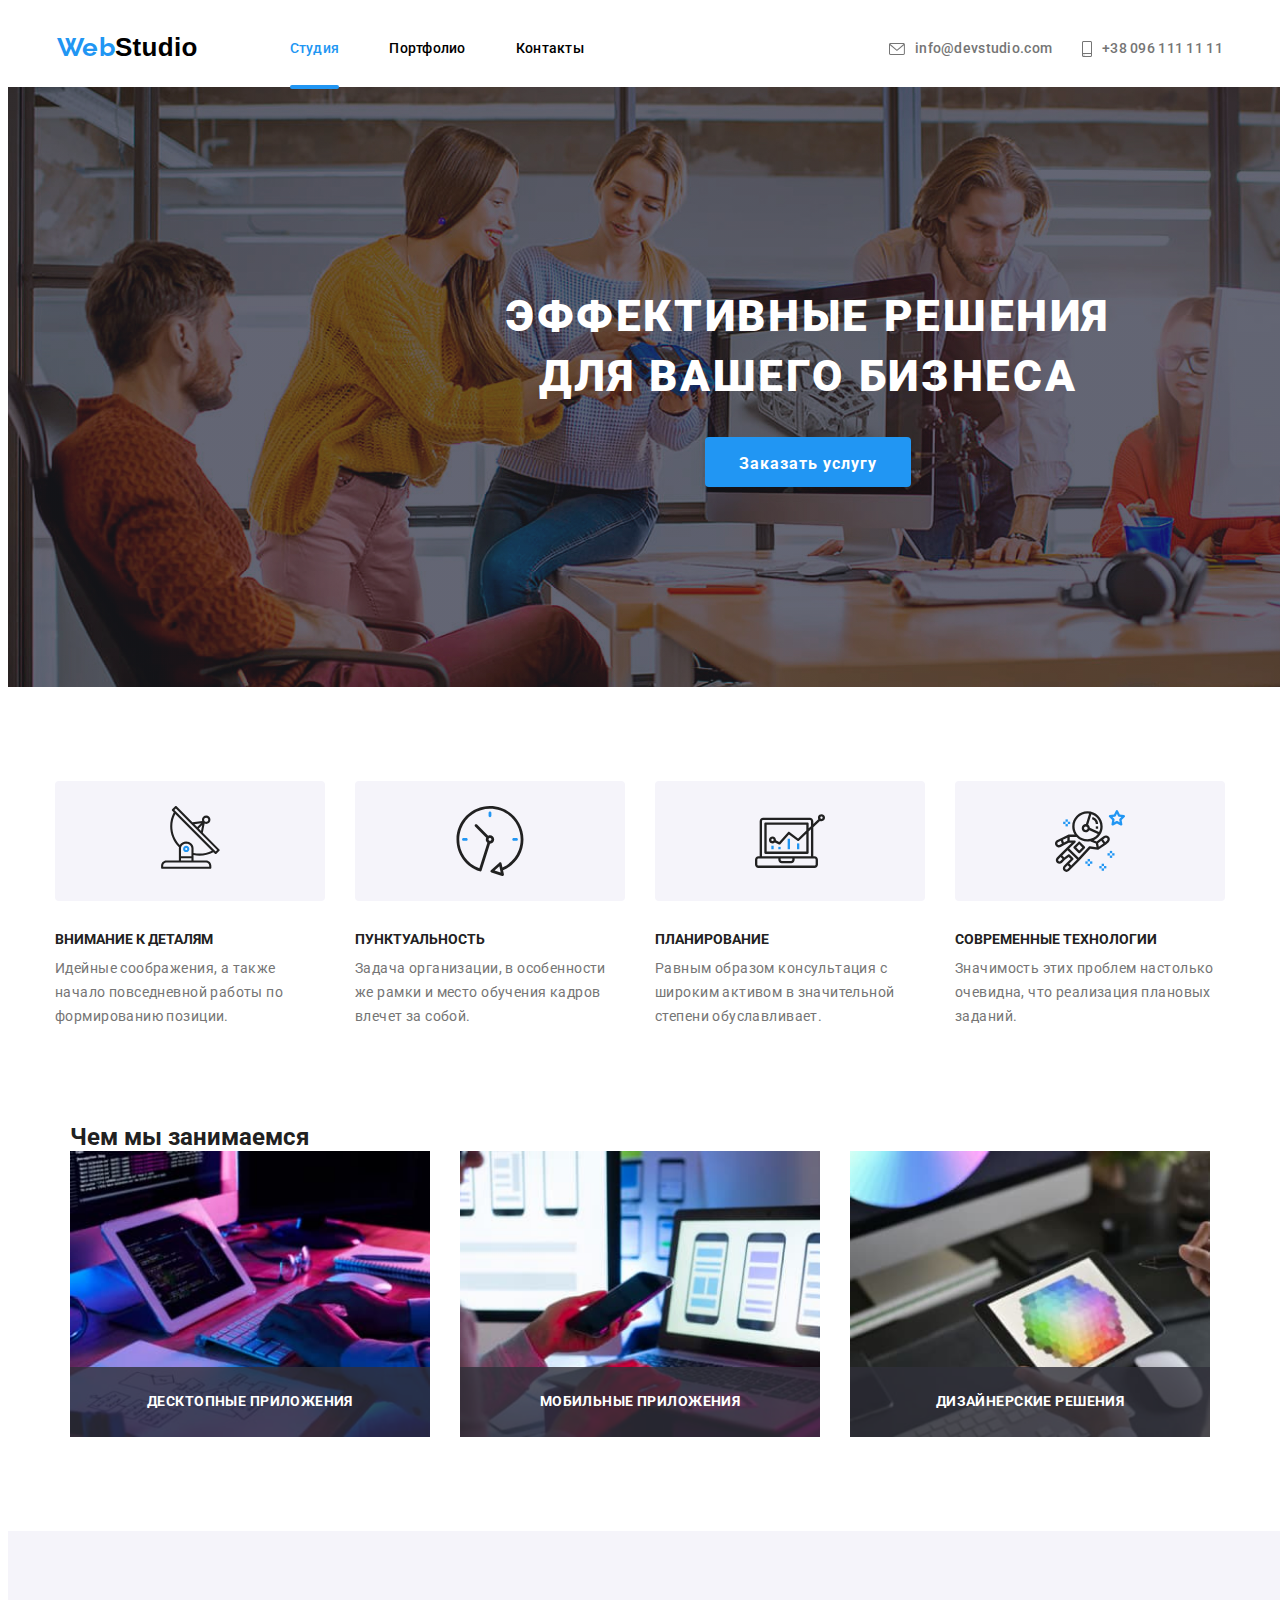
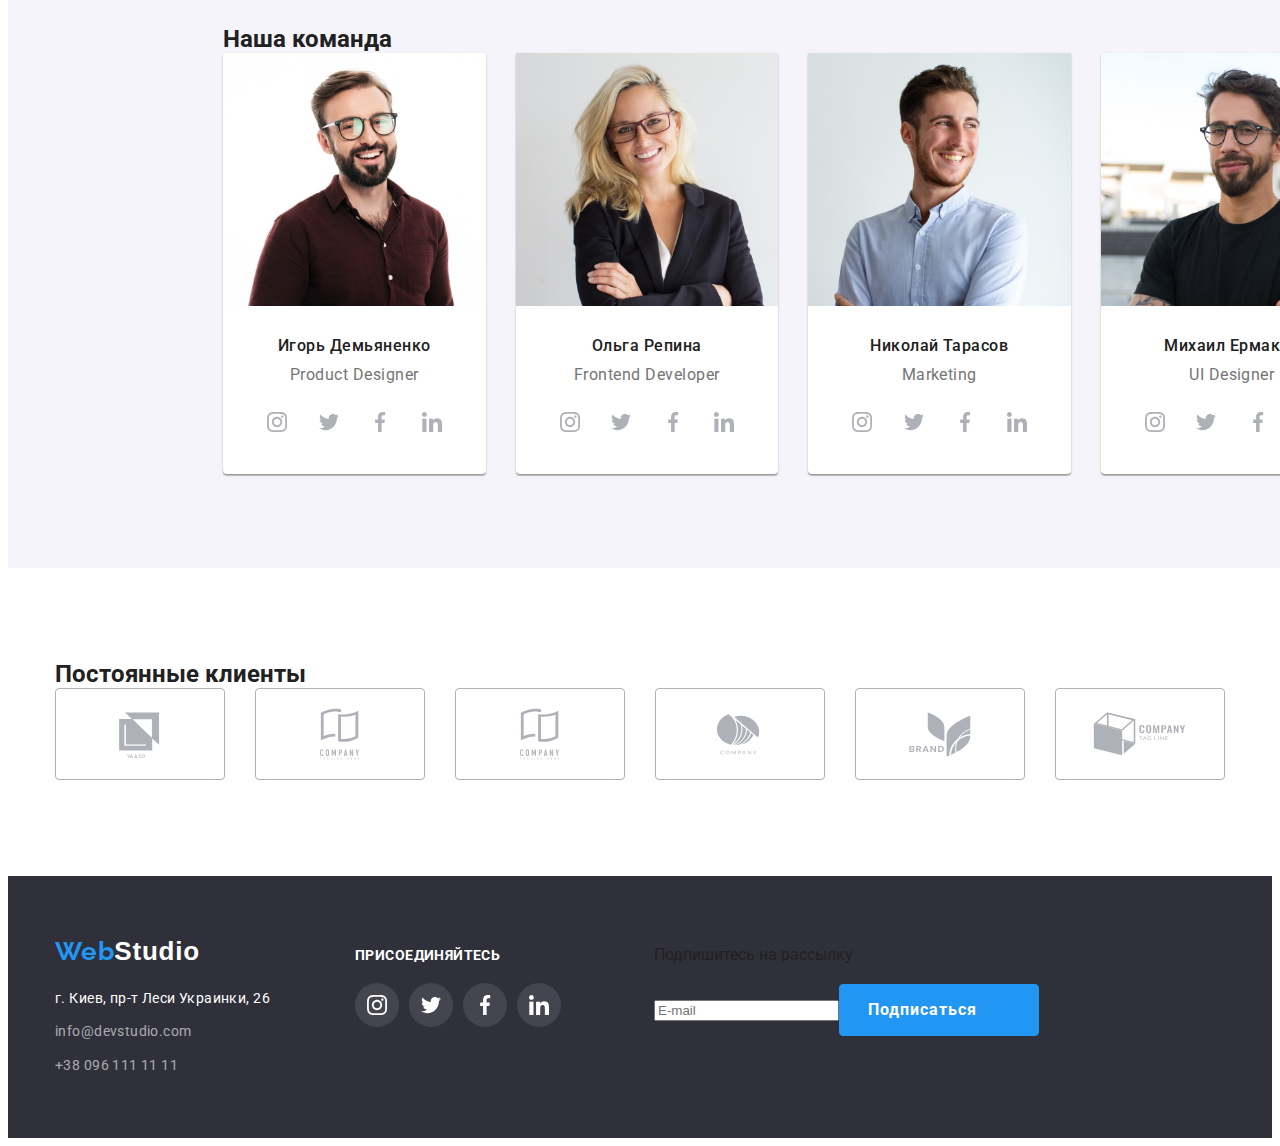
==== commit 099e25e7: "Add files via upload" ====
--- a/index.html
+++ b/index.html
@@ -76,7 +76,7 @@
                 <label class="contact-form-field">
                     <span class="form-text-style">Почта</span>
                     <span class="contact-form-input-wrapper">
-                        <input name="user_mail" class="contact-form-input" type="mail" />
+                        <input name="user_mail" class="contact-form-input" type="email" />
                         <svg class="contact-form-icon" width="18" height="18">
                             <use href="./images/icons.svg#icon-email-black"></use>
                         </svg>
@@ -95,7 +95,8 @@
                     Соглашаюсь с рассылкой и принимаю <a href="" class="policy-information">Условия договора</a>
                 </label>
                 <button type="submit" class="mode-button">Отправить</button>
-                    </form>
+                </div>
+            </form>
     </div>
     </div>
     </section>
@@ -423,17 +424,16 @@
         </div>
 
         <form class="footer-contact-form">
-            <p class="join-social">Подпишитесь на рассылку</p>
-            <div class="footer-form">
-                <label class="footer-form-label">
-                    <input name="user-mail" class="footer-contact-form-send" type="email" placeholder="E-mail" required>
-                    <button type="submit" class="icon-button">Подписаться
-                        <svg class="send-icon" width="24" height="24">
-                            <use href="./images/icons.svg#icon-send"></use>
-                        </svg>
-                    </button>
-                </label>
-            </div>
+               <p class="join-name footer-form-space" > Подпишитесь на рассылку</p>  
+                <div class="footer-form">   
+                 <label>    
+                  <input name="user_mail" class="contact-form-input-footer" type="email" placeholder="E-mail" required/><button type="submit" class=" icon-button"> Подписаться
+                <svg class="fly-send-icon" width="24" height="24"> 
+                    <use href="./img/sprite.svg#icon-fly-send"> </use>
+                </svg>
+            </button>   
+                </label>  
+                </div>
         </form>
 
         
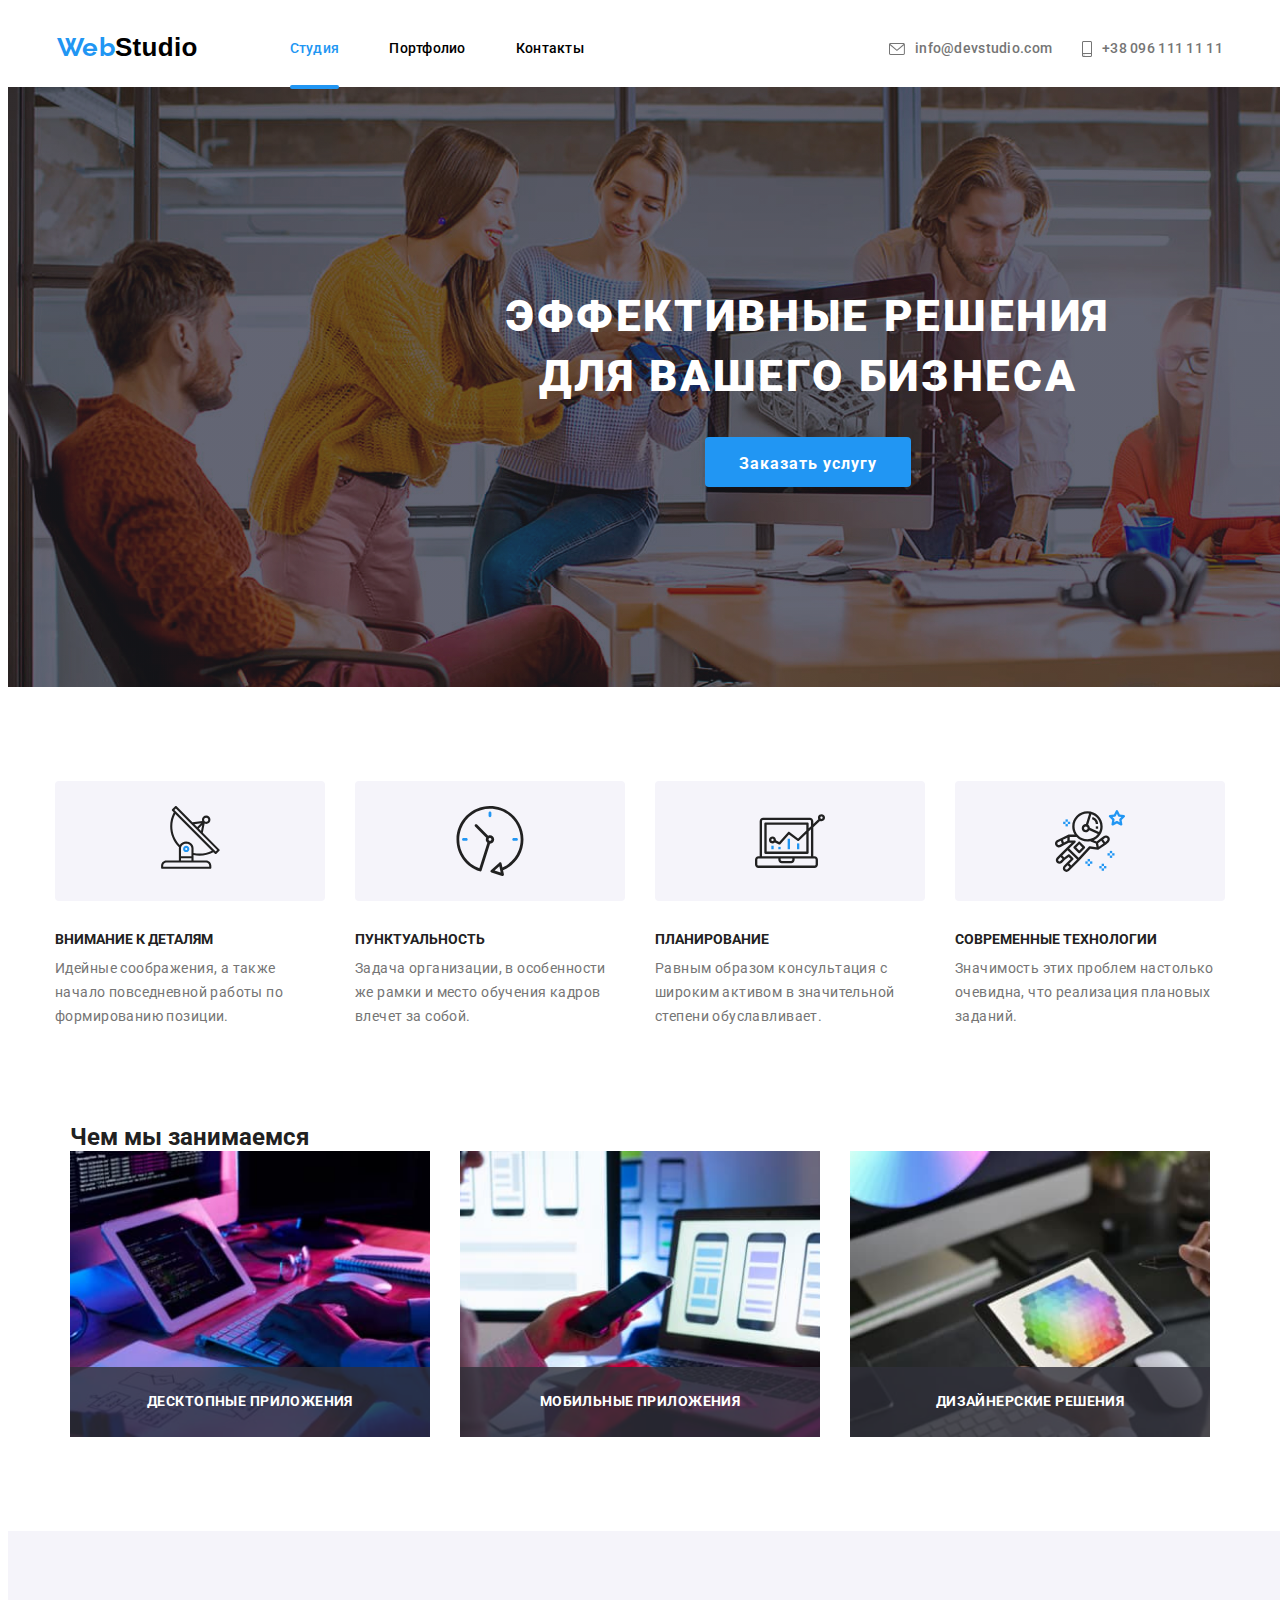
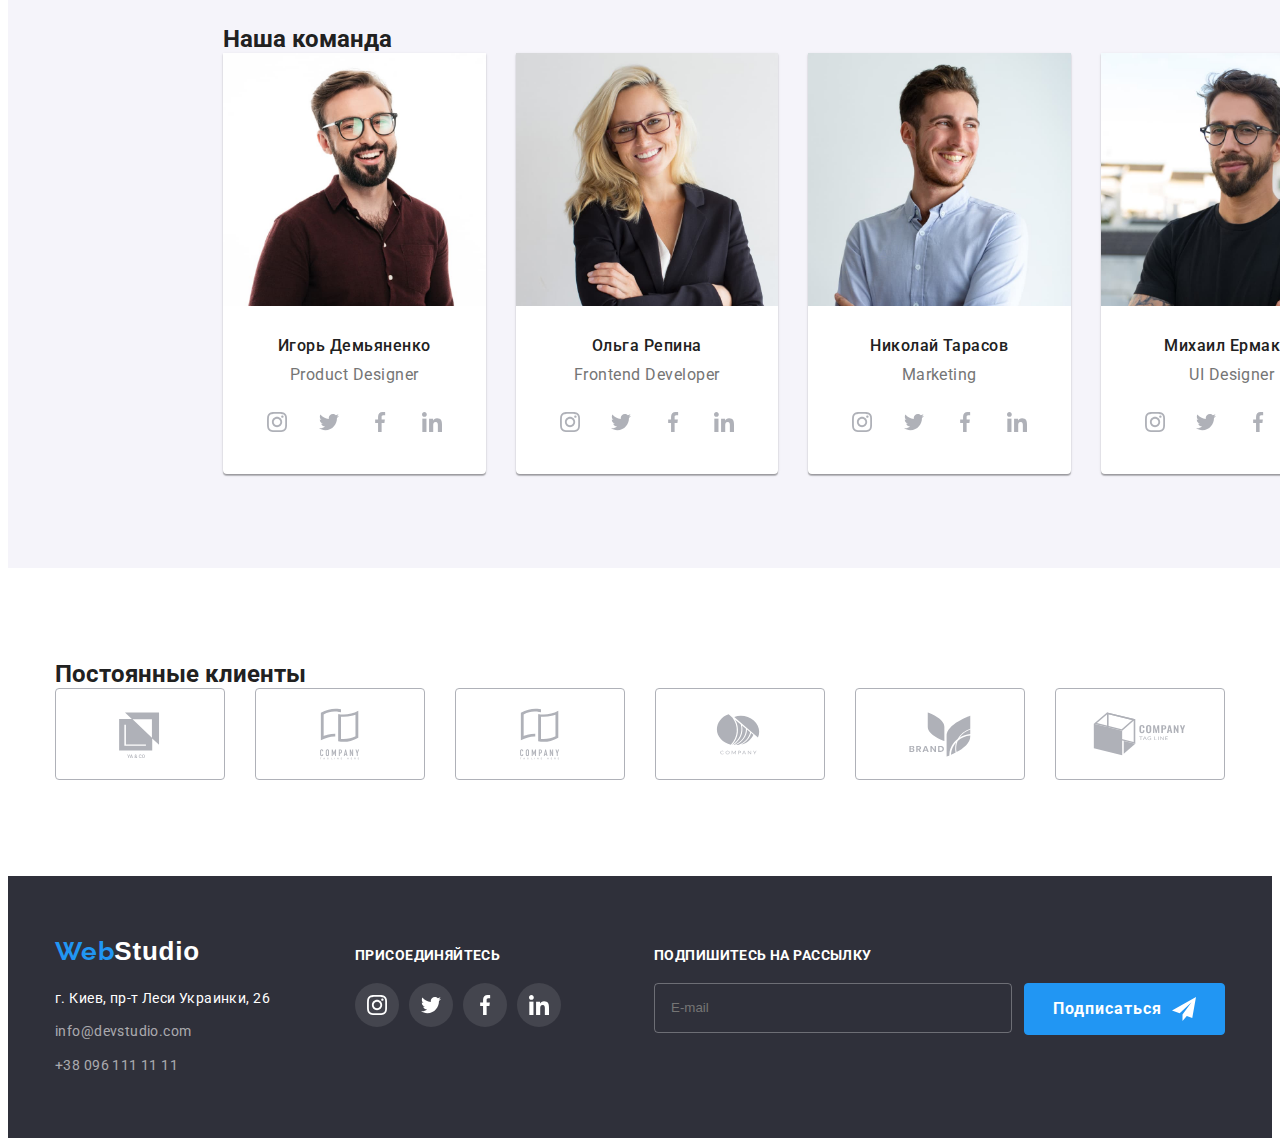
==== commit 6473a834: "Add files via upload" ====
--- a/index.html
+++ b/index.html
@@ -424,19 +424,19 @@
         </div>
 
         <form class="footer-contact-form">
-               <p class="join-name footer-form-space" > Подпишитесь на рассылку</p>  
-                <div class="footer-form">   
-                 <label>    
-                  <input name="user_mail" class="contact-form-input-footer" type="email" placeholder="E-mail" required/><button type="submit" class=" icon-button"> Подписаться
-                <svg class="fly-send-icon" width="24" height="24"> 
-                    <use href="./img/sprite.svg#icon-fly-send"> </use>
-                </svg>
-            </button>   
-                </label>  
-                </div>
+            <p class="join-social">Подпишитесь на рассылку</p>
+            <div class="footer-form">
+                <label class="footer-form-label">
+                    <input name="user-mail" class="footer-contact-form-send" type="email" placeholder="E-mail" required>
+                </label>
+                <button type="submit" class="icon-button">Подписаться
+                    <svg class="send-icon" width="24" height="24">
+                        <use href="./images/icons.svg#icon-send"></use>
+                    </svg>
+                </button>
+            </div>
         </form>
-
-        
+       
     </div>
 </footer>
 
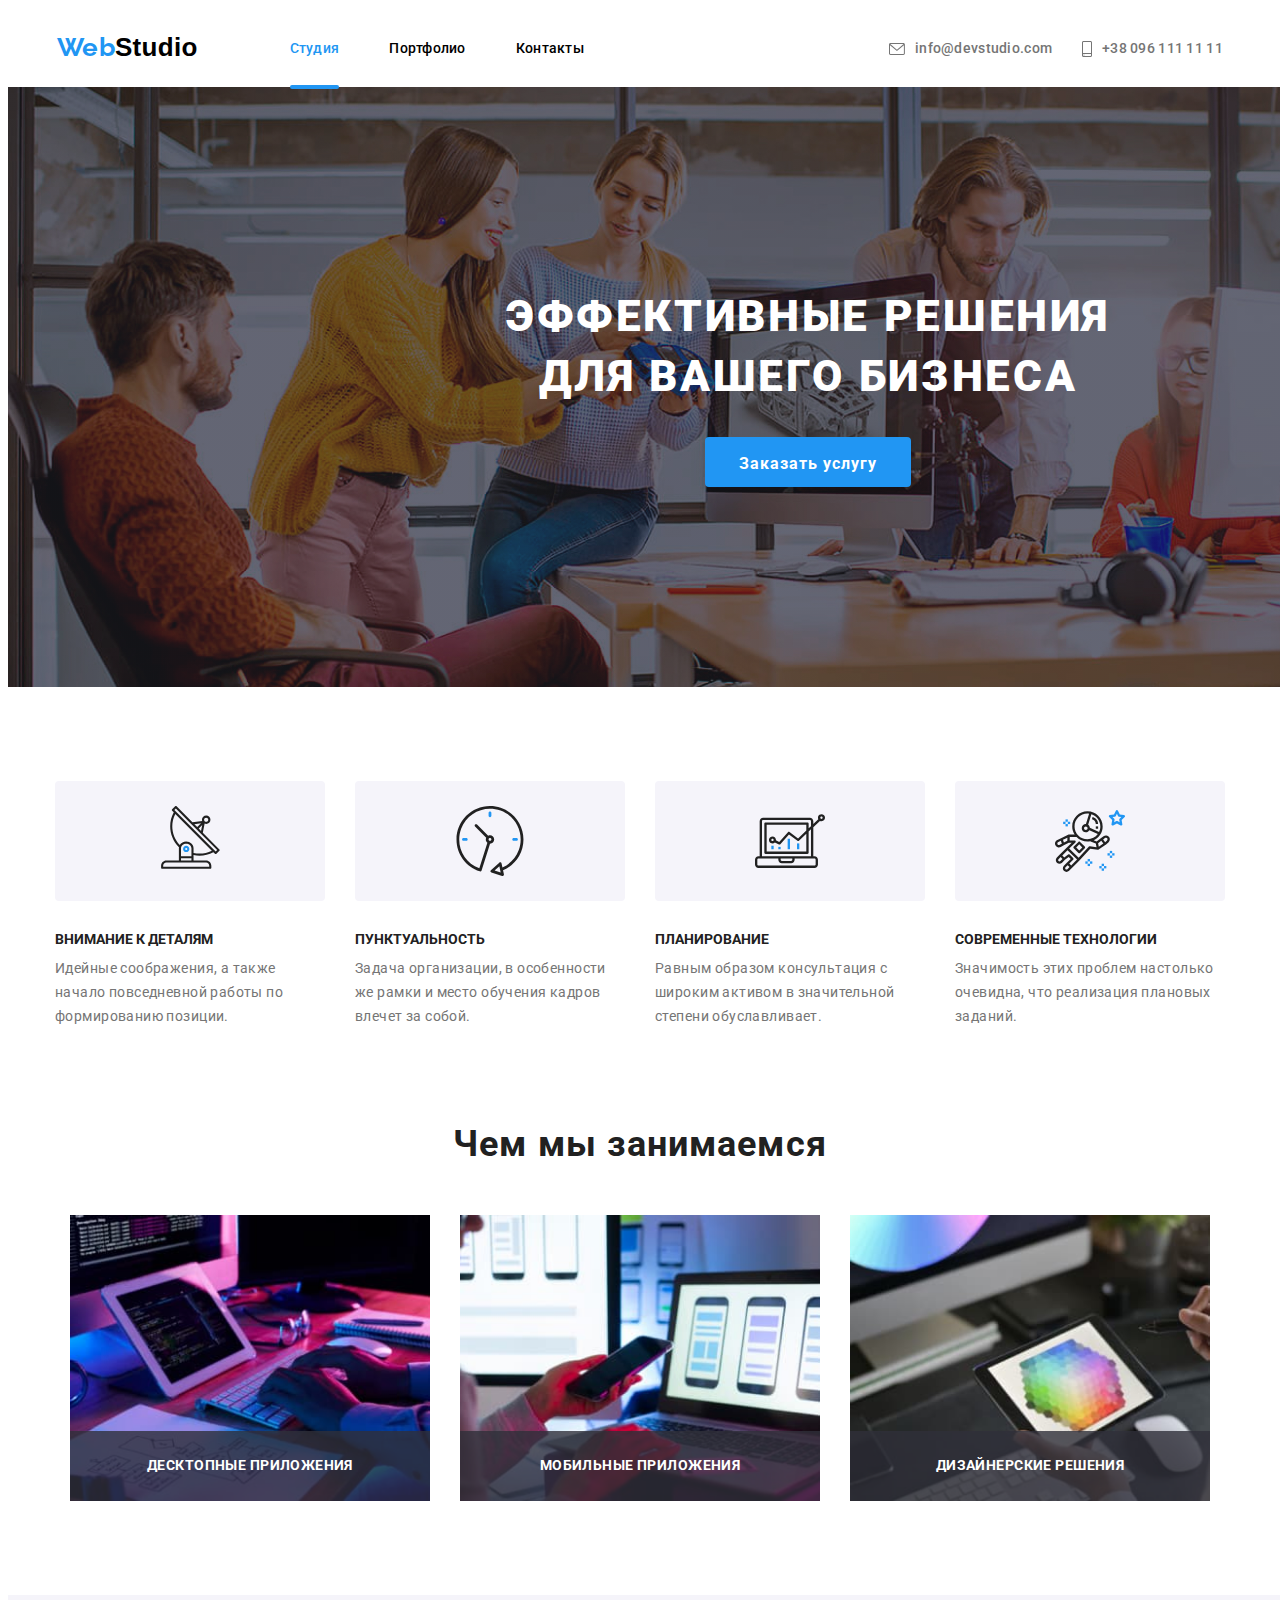
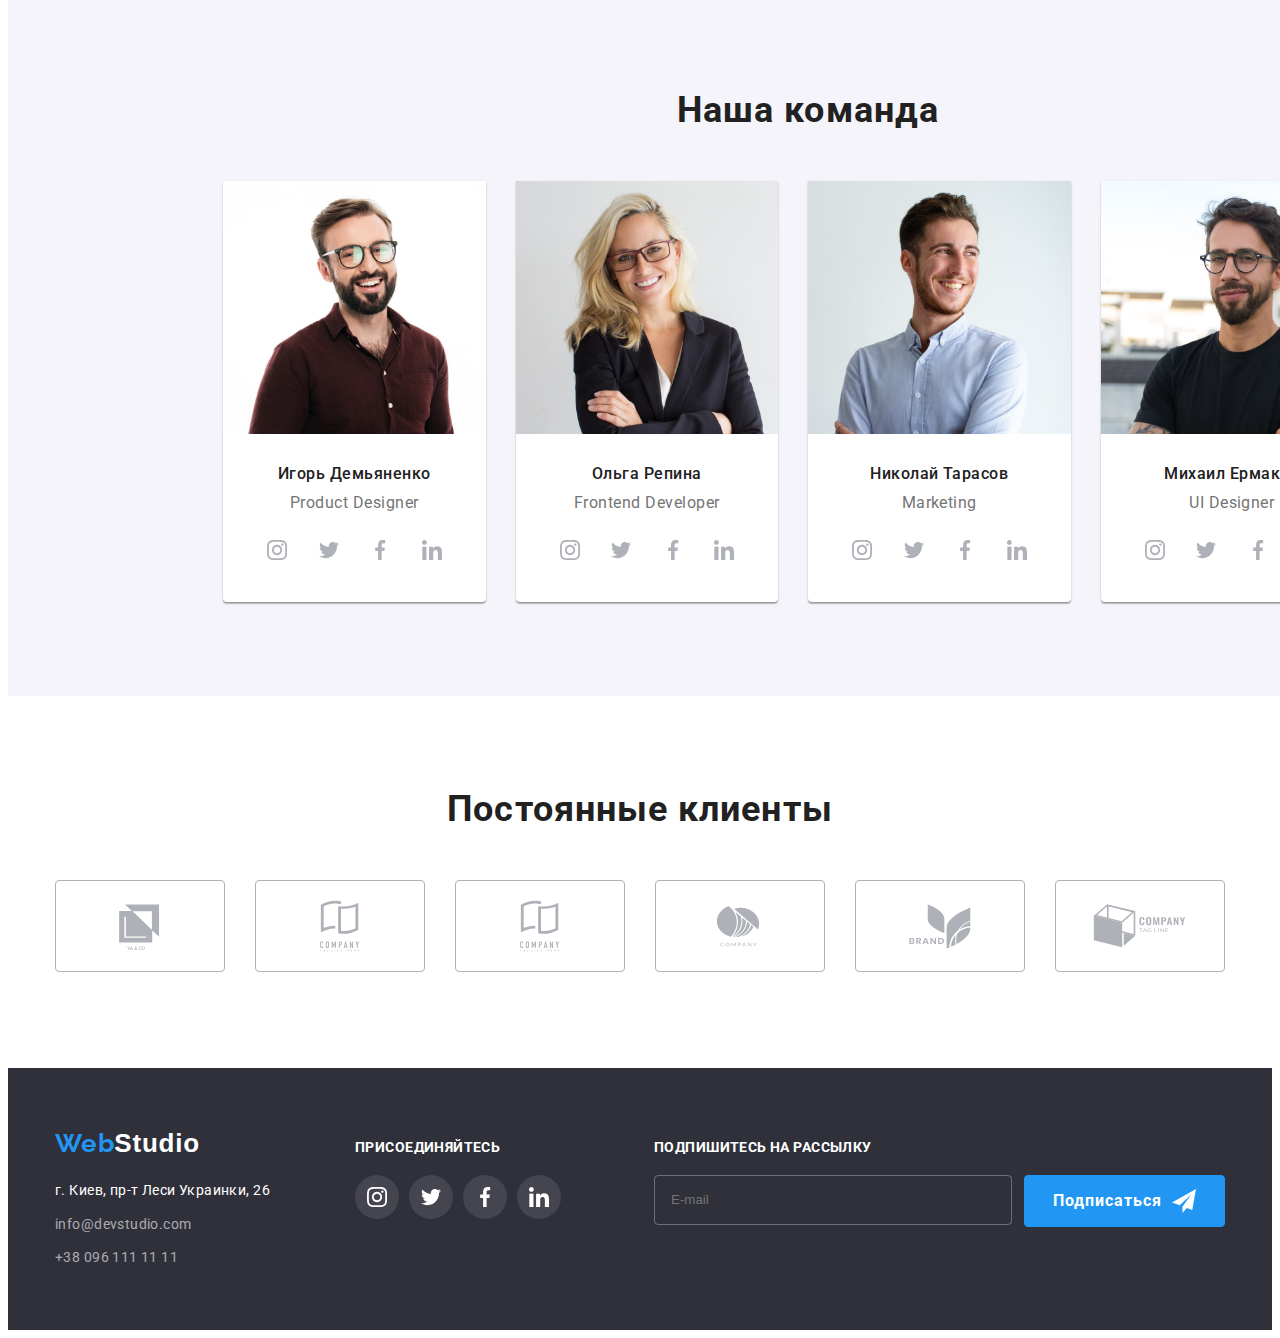
==== commit ef300dc7: "Add files via upload" ====
--- a/index.html
+++ b/index.html
@@ -86,16 +86,14 @@
                     <span class="form-text-style">Комментарий</span>
                     <textarea name="user_message" class="contact-form-message" placeholder="Введите текст"></textarea>
                 </label>
-            
-            
+
                 <div class="contact-form-checkbox-wrapper">
-                <label class="form-checkbox">
-                    <input class="checkbox" type="checkbox" name="policy" value="accept-policy">
-                    <span class="icon-check"></span>
-                    Соглашаюсь с рассылкой и принимаю <a href="" class="policy-information">Условия договора</a>
-                </label>
-                <button type="submit" class="mode-button">Отправить</button>
+                    <input name="accept-policy" type="checkbox" class="contact-form-checkbox visually-hidden" id="policy-checkbox"
+                        required />
+                    <label for="policy-checkbox" class="contact-form-checkbox-label">
+                        Соглашаюсь с рассылкой и принимаю&nbsp;<a href="" class="policy-information">Условия договора</a></label>
                 </div>
+                <button type="submit" class="mode-button">Oтправить</button>
             </form>
     </div>
     </div>
--- a/styles.css
+++ b/styles.css
@@ -54,6 +54,18 @@
     margin-right: auto;
     padding-left: 15px;
     padding-right: 15px;
+}
+.visually-hidden {
+    position: absolute;
+    width: 1px;
+    height: 1px;
+    margin: -1px;
+    border: 0;
+    padding: 0;
+    white-space: nowrap;
+    clip-path: inset(100%);
+    clip: rect(0 0 0 0);
+    overflow: hidden;
 }
 .header {
     display: flex;
@@ -325,7 +337,7 @@
     font-family: 'Roboto', sans-serif;
     font-weight: 400;
     font-size: 14px;
-    line-height: 16px;
+    line-height: 1.14;
     letter-spacing: 0.01em;
     border: 1px solid rgba(33, 33, 33, 0.2);
     border-radius: 4px;
@@ -339,85 +351,56 @@
 
 .contact-form-message::placeholder {
     color: rgba(117, 117, 117, 0.5);
+    font-size: 12px;
 }
 
 .contact-form-checkbox-wrapper {
-    margin-bottom: 30px;
-    position: relative;
-}
-/*
+    margin-top: 20px;
+}
+
 .contact-form-checkbox-label {
     display: flex;
-
     align-items: center;
-    font-family: 'Roboto', sans-serif;
+    font-family: 'Roboto';
     font-weight: 400;
     font-size: 14px;
-    line-height: 24px;
-    letter-spacing: 0.03em;
-    color: var(--icons-color);
-}
-
-.checkbox-label-icon {
+    line-height: 1.71;
+    letter-spacing: 0.03em;
+    color: var(--grey-color);
+}
+
+.contact-form-checkbox-label::before {
     display: inline-block;
-    width: 15px;
+    font-size: 12px;
+    width: 16px;
+    height: 15px;
+    border: 1px solid var(--dark-grey-color);
+    cursor: pointer;
+    content: '';
+    margin-right: 10px;
+}
+
+.contact-form-checkbox:focus+.contact-form-checkbox-label::before {
+    outline: none;
+}
+
+.contact-form-checkbox:checked+.contact-form-checkbox-label::before {
+    background: var(--accent-color);
+    background-image: url(./images/check.svg);
+    background-position: center;
+    background-repeat: no-repeat;
+    display: inline-block;
+    width: 16px;
     height: 15px;
     border: 1px solid #ffffff;
     cursor: pointer;
-    content: '';
-    margin-right: 10px;
-}
-
-.condition {
-    font-family: 'Roboto', sans-serif;
-    font-weight: 400;
-    font-size: 14px;
-    line-height: 24px;
-    letter-spacing: 0.03em;
-    color: var(--accent-color);
-}
-
-.contact-form-checkbox:focus+.checkbox-label-icon.icon-check:checked {
-    outline: 1px solid rgba(0, 0, 255, 0.5);
-}
-
-.contact-form-submit-btn {
-    display: block;
-    margin: 0 auto;
-    min-width: 200px;
-    height: 50px;
-    padding: 10px 16px;
-    border: 1px solid var(--accent-color);
-    border-radius: 5px;
-    background-color: var(--accent-color);
-    font-family: 'Roboto', sans-serif;
-    font-weight: 700;
-    font-size: 16px;
-    line-height: 30px;
-    letter-spacing: 0.06em;
-    box-shadow: 0px 2px rgba(0, 0, 0, 0.2);
-    text-decoration-color: var(--icons-color);
-    cursor: pointer;
-    transition: background-color 250ms cubic-bezier(0.4, 0, 0.2, 1),
-        color 250ms cubic-bezier(0.4, 0, 0.2, 1);
-}
-
-.send-form-decoration {
-    color: #eeeeee;
-}
-
-.contact-form-submit-btn:focus,
-.contact-form-submit-btn:hover {
-    background-color: var(--accent-color);
-    color: var(--grey-color);
-}
-*/
+}
 .form-text {
     margin-bottom: 12px;
     font-family: 'Roboto', sans-serif;
     font-weight: 700;
     font-size: 20px;
-    line-height: 23px;
+    line-height: 1.15;
     text-align: center;
     letter-spacing: 0.03em;
     color: var(--dark-grey-color);
@@ -427,37 +410,12 @@
     font-family: 'Roboto', sans-serif;
     font-weight: 400;
     font-size: 12px;
-    line-height: 14px;
+    line-height: 1.16;
     letter-spacing: 0.01em;
-    color: var(--icons-color);
+    color: var(--grey-color);
     text-align: start;
     width: 448px;
     height: 120px;
-}
-.icon-check {
-    position: absolute;
-    border: 1px;
-    left: 0;
-    transform: translate(-10, -50%);
-    cursor: pointer;
-    opacity: 1;
-}
-
-.contact-form-checkbox:checked+.contact-form-checkbox-label .icon-check {
-    opacity: 0;
-}
-
-.form-checkbox {
-    font-family: 'Roboto', sans-serif;
-    font-style: normal;
-    font-weight: 400;
-    font-size: 14px;
-    line-height: 1.71;
-    letter-spacing: 0.03em;
-    color: var(--icons-color);
-    text-align: center;
-    justify-content: center;
-    margin-top: 20px;
 }
 
 .policy-information {
@@ -476,7 +434,6 @@
 .mode-button {
     display: inline-block;
     margin-top: 30px;
-    margin-bottom: 40px;
     padding: 10px 55px;
     width: 200px;
     border-radius: 4px;
@@ -541,6 +498,14 @@
     line-height: 1.71;
     letter-spacing: 0.03em;
     color: var(--grey-color);
+}
+.caption {
+    font-weight: bold;
+    font-size: 36px;
+    line-height: 1.17;
+    text-align: center;
+    letter-spacing: 0.03em;
+    margin-bottom: 50px;
 }
 .examples {
     display: flex;
